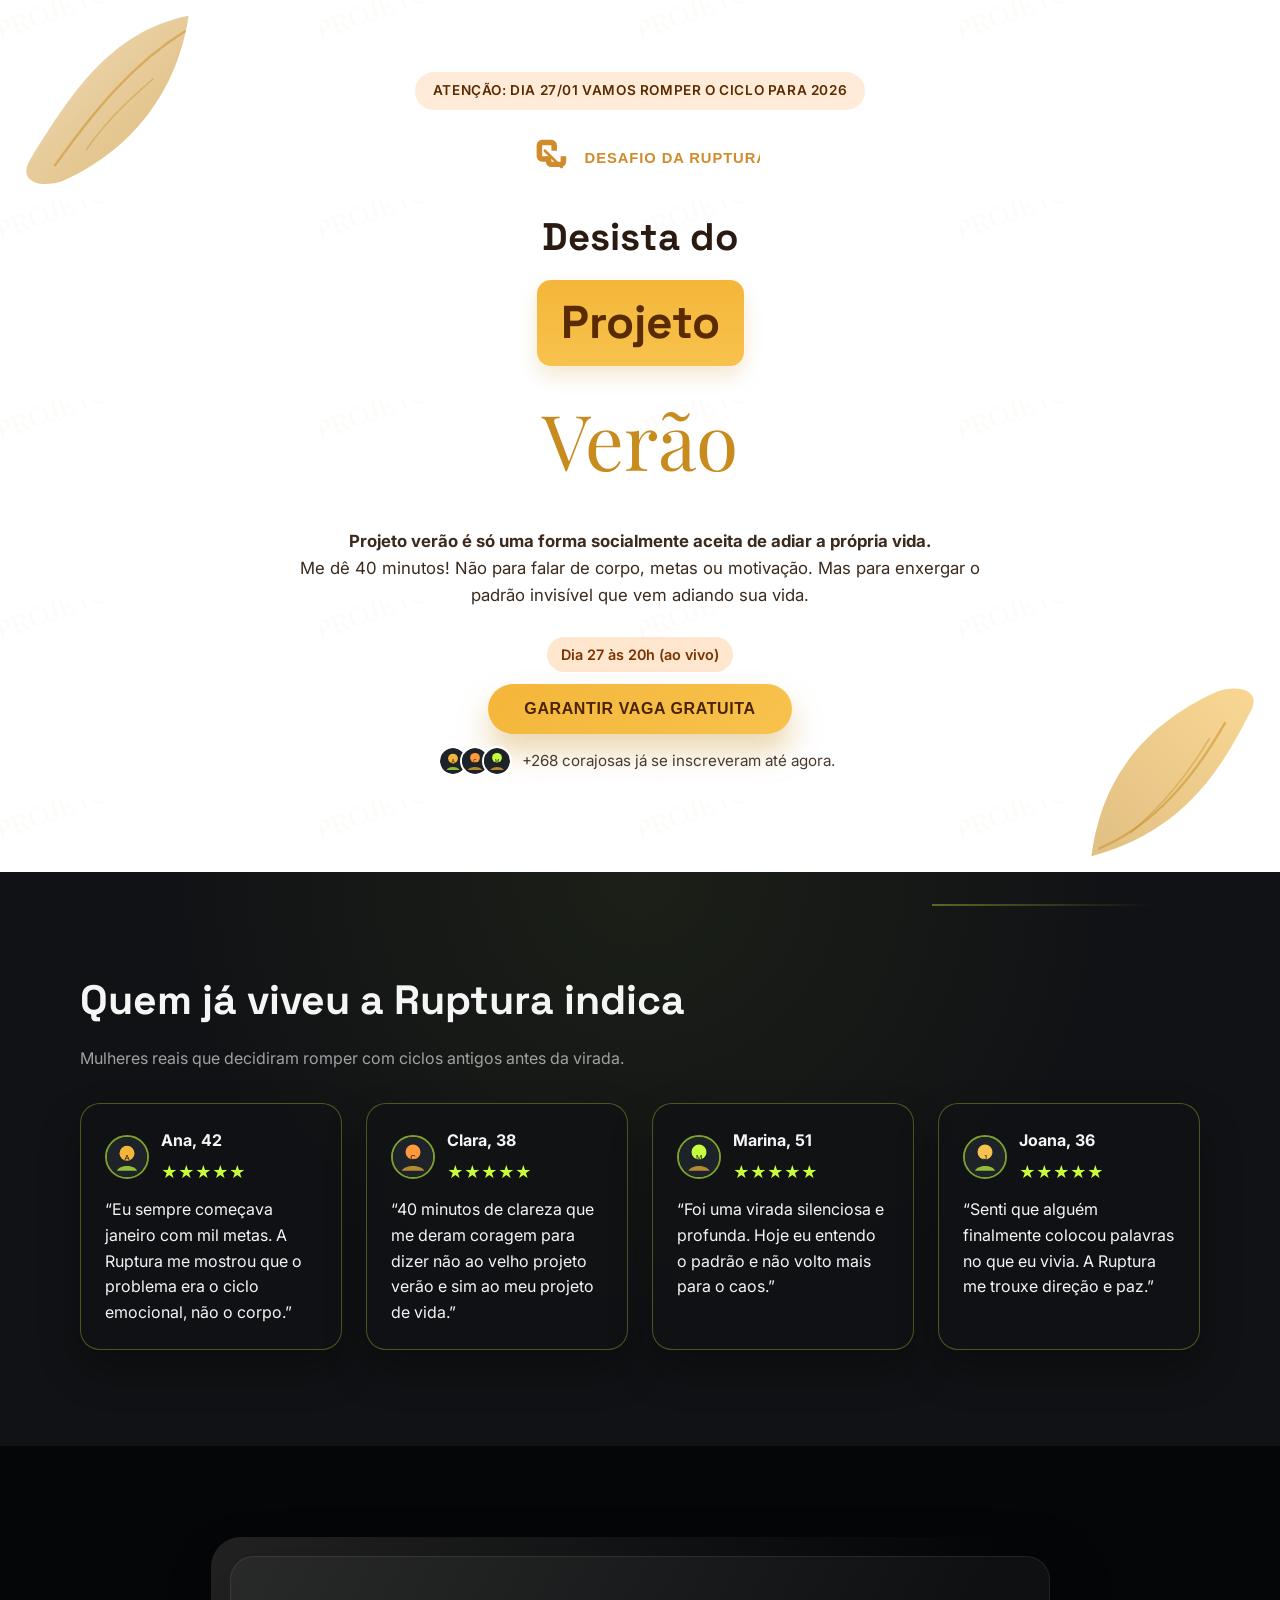
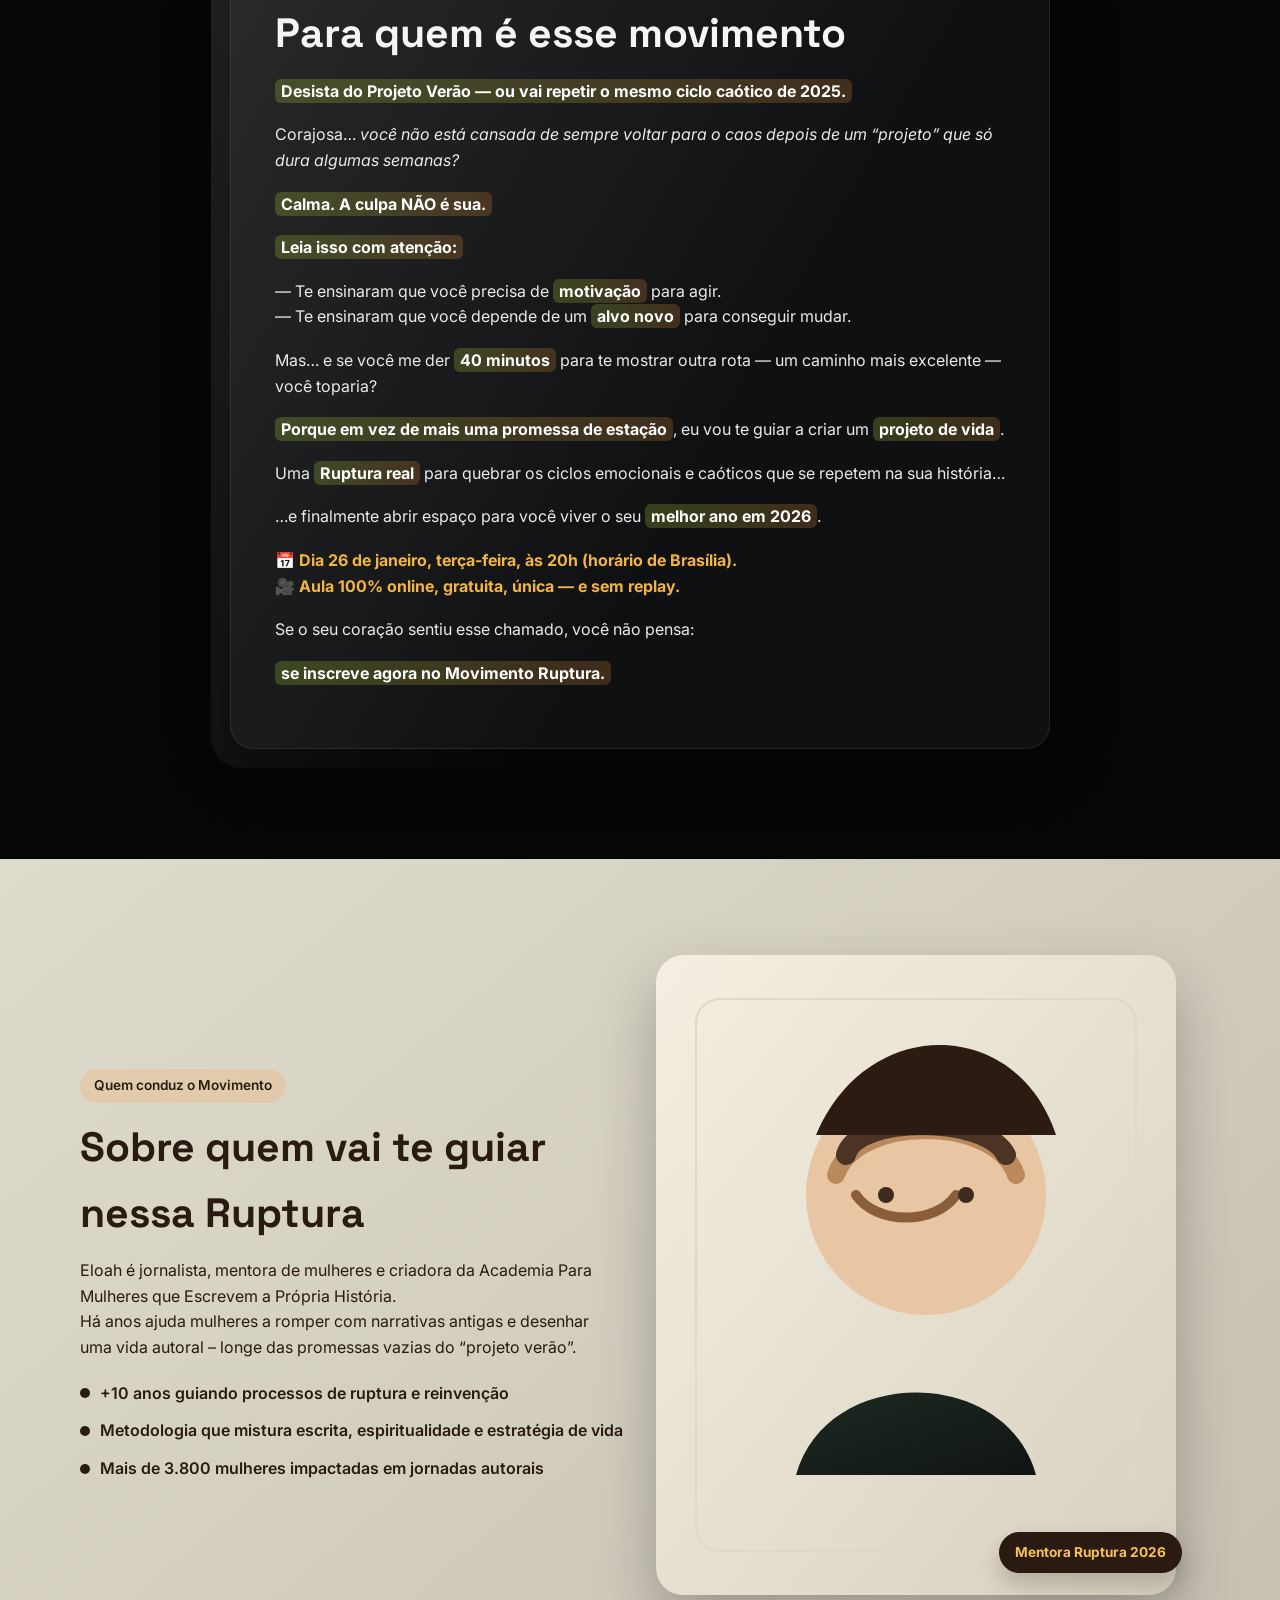
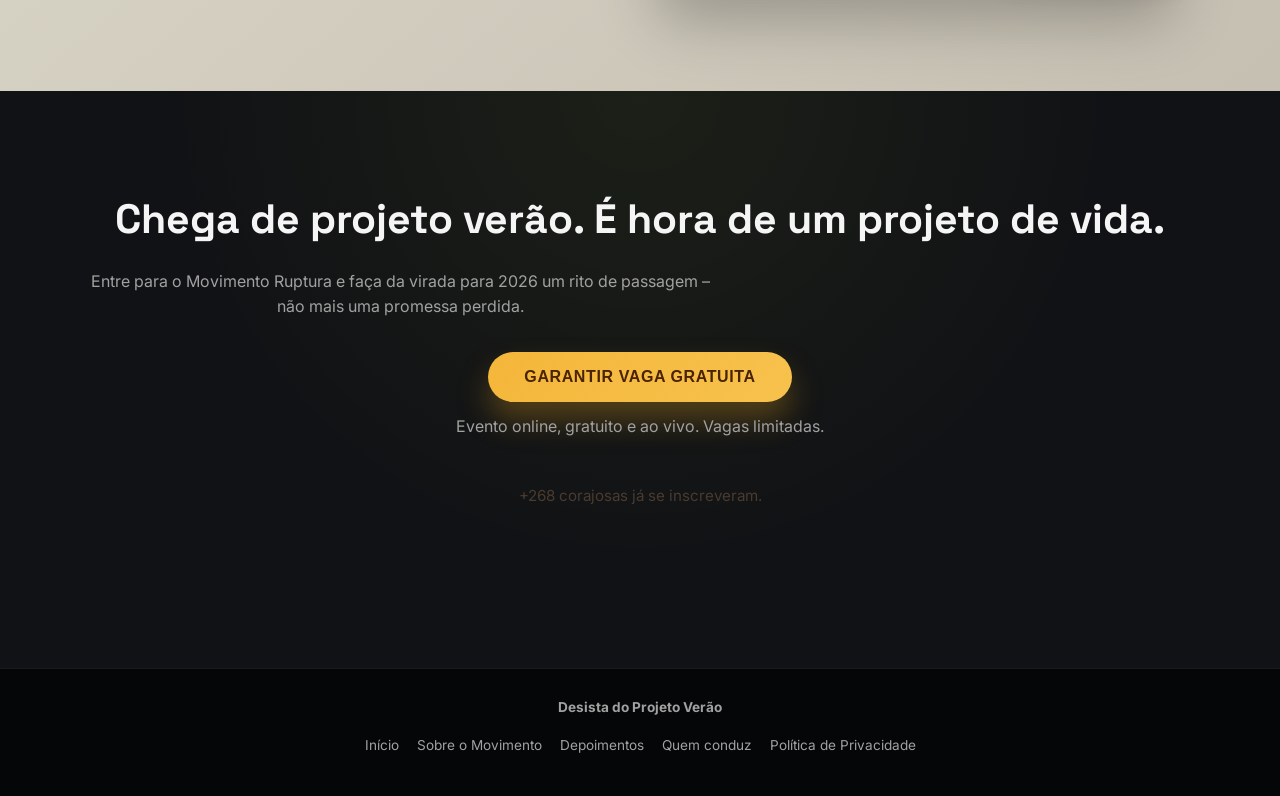
==== index.html @ 31285439 "Add public folder for preview" ====
<!DOCTYPE html>
<html lang="pt-BR">
<head>
  <meta charset="UTF-8" />
  <meta name="viewport" content="width=device-width, initial-scale=1" />
  <title>Movimento Ruptura — Desista do Projeto Verão</title>
  <link rel="preconnect" href="https://fonts.googleapis.com">
  <link rel="preconnect" href="https://fonts.gstatic.com" crossorigin>
  <link href="https://fonts.googleapis.com/css2?family=Inter:wght@400;500;600;700;800&family=Space+Grotesk:wght@500;600;700&family=Playfair+Display:ital,wght@1,600&display=swap" rel="stylesheet">
  <style>
    :root {
      --bg-dark: #050608;
      --bg-dark-2: #111215;
      --text-light: #f5f5f5;
      --text-muted: #a1a1a1;
      --accent: #c6ff3e;
      --accent-cta: #f4b63a;
      --accent-cta-2: #f7c24d;
      --accent-orange: #ff9a3c;
      --hero-dark: #2a1b12;
      --hero-script: #c78b1e;
      --hero-wm: rgba(199, 139, 30, 0.05);
      --card-border: rgba(198, 255, 62, 0.3);
      --warm-bg: #ebe8d8;
      --shadow-soft: 0 18px 60px rgba(0, 0, 0, 0.35);
    }

    * {
      box-sizing: border-box;
      margin: 0;
      padding: 0;
    }

    html {
      scroll-behavior: smooth;
    }

    body {
      font-family: 'Inter', sans-serif;
      background: var(--bg-dark);
      color: var(--text-light);
      line-height: 1.6;
    }

    img {
      max-width: 100%;
      display: block;
    }

    a {
      color: inherit;
      text-decoration: none;
    }

    .container {
      width: min(1120px, 92vw);
      margin: 0 auto;
    }

    .section {
      padding: 96px 0;
      position: relative;
      overflow: hidden;
    }

    .glow-line {
      position: absolute;
      width: 220px;
      height: 2px;
      background: linear-gradient(90deg, rgba(198, 255, 62, 0.6), rgba(198, 255, 62, 0));
      top: 32px;
      right: 10%;
      opacity: 0.6;
    }

    .hero {
      background: #ffffff;
      color: var(--hero-dark);
      padding: 72px 0 96px;
      min-height: 90vh;
      position: relative;
    }

    .hero::before {
      content: "";
      position: absolute;
      inset: 0;
      background-image: url('data:image/svg+xml;utf8,<svg xmlns="http://www.w3.org/2000/svg" width="320" height="200" viewBox="0 0 320 200"><text x="0" y="40" font-size="28" font-family="Inter" fill="rgba(199,139,30,0.06)" transform="rotate(-20 0 40)">PROJETO VER%C3%83O</text></svg>');
      opacity: 0.5;
      mix-blend-mode: multiply;
      pointer-events: none;
    }

    .hero-content {
      position: relative;
      z-index: 2;
      text-align: center;
      display: flex;
      flex-direction: column;
      gap: 28px;
      align-items: center;
    }

    .hero .tag {
      font-size: 0.85rem;
      font-weight: 600;
      color: #5a2b00;
      background: rgba(255, 154, 60, 0.2);
      padding: 8px 18px;
      border-radius: 999px;
      letter-spacing: 0.6px;
      text-transform: uppercase;
    }

    .hero-logo {
      width: 240px;
    }

    .hero-title {
      display: flex;
      flex-direction: column;
      align-items: center;
      gap: 12px;
    }

    .hero-title .line-one {
      font-family: 'Space Grotesk', sans-serif;
      font-size: clamp(2rem, 3vw, 2.8rem);
      font-weight: 700;
      color: var(--hero-dark);
    }

    .hero-title .line-two {
      font-family: 'Space Grotesk', sans-serif;
      font-size: clamp(2.2rem, 3.6vw, 3.2rem);
      font-weight: 800;
      background: linear-gradient(180deg, var(--accent-cta), var(--accent-cta-2));
      color: #5a2b00;
      padding: 6px 24px;
      border-radius: 14px;
      box-shadow: 0 10px 20px rgba(199, 139, 30, 0.2);
    }

    .hero-title .line-three {
      font-family: 'Playfair Display', cursive;
      font-size: clamp(3rem, 6vw, 4.8rem);
      color: var(--hero-script);
    }

    .hero-copy {
      max-width: 680px;
      font-size: 1.05rem;
      color: #3b2a1d;
    }

    .hero-copy strong {
      font-weight: 700;
    }

    .cta-group {
      display: flex;
      flex-direction: column;
      gap: 12px;
      align-items: center;
    }

    .cta-tag {
      font-size: 0.9rem;
      color: #7a3200;
      background: rgba(255, 154, 60, 0.25);
      padding: 6px 14px;
      border-radius: 999px;
      animation: pulse 2.6s infinite;
      font-weight: 600;
    }

    .cta-button {
      background: linear-gradient(135deg, var(--accent-cta), var(--accent-cta-2));
      color: #4a2300;
      font-weight: 800;
      border: none;
      padding: 16px 36px;
      border-radius: 999px;
      font-size: 1rem;
      letter-spacing: 0.6px;
      cursor: pointer;
      box-shadow: 0 18px 30px rgba(199, 139, 30, 0.35);
      transition: transform 0.3s ease, box-shadow 0.3s ease;
    }

    .cta-button:hover,
    .cta-button:focus {
      transform: scale(1.03);
      box-shadow: 0 24px 40px rgba(199, 139, 30, 0.45);
      outline: none;
    }

    .cta-proof {
      font-size: 0.95rem;
      color: #4a3b2f;
      display: flex;
      align-items: center;
      gap: 10px;
    }

    .cta-proof .avatars {
      display: flex;
      gap: -8px;
    }

    .cta-proof img {
      width: 30px;
      height: 30px;
      border-radius: 50%;
      border: 2px solid #fff;
      margin-left: -8px;
    }

    .leaf {
      position: absolute;
      width: 220px;
      z-index: 1;
      animation: sway 8s ease-in-out infinite;
    }

    .leaf.top-left {
      top: 0;
      left: 0;
      transform-origin: top left;
    }

    .leaf.bottom-right {
      bottom: 0;
      right: 0;
      transform-origin: bottom right;
      animation-delay: 1s;
    }

    .hero .particles {
      position: absolute;
      inset: 0;
      pointer-events: none;
      background-image: radial-gradient(rgba(199, 139, 30, 0.12) 1px, transparent 1px);
      background-size: 120px 120px;
      opacity: 0.25;
    }

    @keyframes sway {
      0%, 100% {
        transform: translateY(0) rotate(0deg);
      }
      50% {
        transform: translateY(8px) rotate(1.5deg);
      }
    }

    @keyframes pulse {
      0%, 100% { transform: scale(1); }
      50% { transform: scale(1.05); }
    }

    .dark-section {
      background: radial-gradient(circle at top, rgba(198, 255, 62, 0.06), transparent 55%), var(--bg-dark-2);
    }

    .section-title {
      font-family: 'Space Grotesk', sans-serif;
      font-size: clamp(1.8rem, 3.2vw, 2.6rem);
      margin-bottom: 12px;
    }

    .section-subtitle {
      color: var(--text-muted);
      max-width: 640px;
      margin-bottom: 32px;
    }

    .testimonials {
      display: grid;
      grid-template-columns: repeat(auto-fit, minmax(240px, 1fr));
      gap: 24px;
    }

    .testimonial-card {
      background: rgba(17, 18, 21, 0.9);
      border: 1px solid var(--card-border);
      border-radius: 20px;
      padding: 24px;
      box-shadow: 0 20px 40px rgba(0, 0, 0, 0.3);
      transition: transform 0.3s ease, box-shadow 0.3s ease;
    }

    .testimonial-card:hover {
      transform: translateY(-6px) scale(1.01);
      box-shadow: 0 24px 60px rgba(0, 0, 0, 0.4);
    }

    .testimonial-header {
      display: flex;
      align-items: center;
      gap: 12px;
      margin-bottom: 12px;
    }

    .testimonial-header img {
      width: 44px;
      height: 44px;
      border-radius: 50%;
      border: 2px solid rgba(198, 255, 62, 0.6);
    }

    .stars {
      color: var(--accent);
      font-size: 1rem;
      margin-top: 6px;
    }

    .letter-section {
      position: relative;
      padding: 110px 0;
    }

    .letter-card {
      background: rgba(17, 18, 21, 0.9);
      border-radius: 24px;
      padding: 44px;
      max-width: 820px;
      margin: 0 auto;
      position: relative;
      border: 1px solid rgba(255, 255, 255, 0.08);
      box-shadow: var(--shadow-soft);
    }

    .letter-card::before {
      content: "";
      position: absolute;
      inset: -20px;
      background: linear-gradient(120deg, rgba(235, 232, 216, 0.12), transparent 60%);
      border-radius: 30px;
      z-index: -1;
    }

    .letter-card p {
      margin-bottom: 18px;
      color: #eaeaea;
    }

    .letter-card strong.highlight {
      background: linear-gradient(90deg, rgba(198, 255, 62, 0.2), rgba(255, 154, 60, 0.2));
      padding: 2px 6px;
      border-radius: 6px;
      color: #fff;
      transition: background 0.3s ease, box-shadow 0.3s ease;
    }

    .letter-card strong.highlight:hover {
      box-shadow: 0 0 12px rgba(198, 255, 62, 0.4);
    }

    .letter-card .meta {
      color: var(--accent-cta);
      font-weight: 600;
    }

    .letter-card.visible {
      animation: fadeUp 0.8s ease forwards;
    }

    @keyframes fadeUp {
      from { opacity: 0; transform: translateY(20px); }
      to { opacity: 1; transform: translateY(0); }
    }

    .expert-section {
      background: linear-gradient(140deg, rgba(235, 232, 216, 0.95), rgba(219, 212, 198, 0.9));
      color: #2a1b12;
    }

    .expert-grid {
      display: grid;
      grid-template-columns: repeat(auto-fit, minmax(280px, 1fr));
      align-items: center;
      gap: 32px;
    }

    .pill {
      display: inline-flex;
      padding: 6px 14px;
      border-radius: 999px;
      background: rgba(255, 154, 60, 0.2);
      font-size: 0.85rem;
      font-weight: 600;
      margin-bottom: 12px;
    }

    .expert-list {
      list-style: none;
      display: grid;
      gap: 12px;
      margin-top: 20px;
    }

    .expert-list li {
      display: flex;
      gap: 10px;
      align-items: center;
      font-weight: 600;
    }

    .expert-list span {
      width: 10px;
      height: 10px;
      border-radius: 50%;
      background: #2a1b12;
      display: inline-block;
    }

    .expert-image {
      position: relative;
    }

    .expert-image img {
      border-radius: 26px;
      box-shadow: 0 26px 60px rgba(0, 0, 0, 0.25);
    }

    .expert-badge {
      position: absolute;
      right: 18px;
      bottom: 22px;
      background: #2a1b12;
      color: #f7c24d;
      padding: 10px 16px;
      border-radius: 999px;
      font-size: 0.85rem;
      font-weight: 700;
      box-shadow: 0 12px 24px rgba(0, 0, 0, 0.2);
    }

    .final-cta {
      text-align: center;
      padding-bottom: 64px;
    }

    .final-cta .section-title {
      margin-bottom: 16px;
    }

    .footer {
      border-top: 1px solid rgba(255, 255, 255, 0.08);
      padding: 28px 0 40px;
      font-size: 0.85rem;
      color: var(--text-muted);
    }

    .footer-grid {
      display: flex;
      flex-direction: column;
      gap: 16px;
      align-items: center;
      text-align: center;
    }

    .footer-nav {
      display: flex;
      gap: 18px;
      flex-wrap: wrap;
      justify-content: center;
    }

    .exit-modal {
      position: fixed;
      inset: 0;
      background: rgba(5, 6, 8, 0.7);
      display: none;
      align-items: center;
      justify-content: center;
      z-index: 2000;
      padding: 20px;
    }

    .exit-modal.active {
      display: flex;
    }

    .exit-content {
      background: #0b0d10;
      border-radius: 20px;
      padding: 32px;
      max-width: 520px;
      box-shadow: 0 20px 60px rgba(198, 255, 62, 0.2);
      text-align: center;
      position: relative;
      border: 1px solid rgba(198, 255, 62, 0.2);
    }

    .exit-content h2 {
      font-size: 1.6rem;
      margin-bottom: 12px;
    }

    .exit-content p {
      color: var(--text-muted);
      margin-bottom: 20px;
      line-height: 1.5;
    }

    .exit-close {
      position: absolute;
      top: 12px;
      right: 12px;
      width: 32px;
      height: 32px;
      border-radius: 50%;
      border: none;
      background: rgba(255, 255, 255, 0.1);
      color: #fff;
      cursor: pointer;
    }

    .alert-icon {
      width: 38px;
      height: 38px;
      border-radius: 50%;
      margin: 0 auto 12px;
      background: rgba(255, 154, 60, 0.2);
      display: grid;
      place-items: center;
      color: var(--accent-orange);
      font-weight: 700;
      animation: pulse 2.2s infinite;
    }

    .toast {
      position: fixed;
      bottom: 24px;
      left: 24px;
      background: #ffffff;
      color: #222;
      border-radius: 999px;
      padding: 12px 18px;
      display: flex;
      gap: 12px;
      align-items: center;
      box-shadow: 0 16px 30px rgba(0, 0, 0, 0.25);
      opacity: 0;
      transform: translateY(20px);
      transition: opacity 0.4s ease, transform 0.4s ease;
      z-index: 1500;
    }

    .toast.show {
      opacity: 1;
      transform: translateY(0);
    }

    .toast-avatar {
      width: 42px;
      height: 42px;
      border-radius: 50%;
      background: linear-gradient(140deg, #c6ff3e, #f4b63a);
      display: grid;
      place-items: center;
      font-weight: 700;
    }

    .toast-lines {
      display: flex;
      flex-direction: column;
      gap: 2px;
    }

    .toast-lines strong {
      font-size: 0.92rem;
    }

    .toast-verified {
      display: flex;
      align-items: center;
      gap: 6px;
      font-size: 0.72rem;
      color: #0a5bd8;
      font-weight: 600;
      margin-left: auto;
    }

    .toast-verified span {
      width: 16px;
      height: 16px;
      border-radius: 50%;
      background: #0a5bd8;
      color: #fff;
      display: grid;
      place-items: center;
      font-size: 0.65rem;
    }

    @media (max-width: 720px) {
      .section {
        padding: 80px 0;
      }

      .hero {
        padding-top: 60px;
      }

      .toast {
        left: 50%;
        transform: translate(-50%, 20px);
        border-radius: 20px;
        width: min(90vw, 360px);
      }

      .toast.show {
        transform: translate(-50%, 0);
      }

      .leaf {
        width: 160px;
      }
    }
  </style>
</head>
<body>
  <header class="hero" id="inicio">
    <div class="particles"></div>
    <img class="leaf top-left" src="assets/leaf-top-left.svg" alt="Folha de palmeira em aquarela" />
    <img class="leaf bottom-right" src="assets/leaf-bottom-right.svg" alt="Folha de palmeira em aquarela" />
    <div class="container hero-content">
      <span class="tag">Atenção: Dia 27/01 vamos Romper o ciclo para 2026</span>
      <img class="hero-logo" src="assets/logo-ruptura.svg" alt="Logo Desafio da Ruptura" />
      <div class="hero-title">
        <div class="line-one">Desista do</div>
        <div class="line-two">Projeto</div>
        <div class="line-three">Verão</div>
      </div>
      <div class="hero-copy">
        <p><strong>Projeto verão é só uma forma socialmente aceita de adiar a própria vida.</strong></p>
        <p>Me dê 40 minutos! Não para falar de corpo, metas ou motivação. Mas para enxergar o padrão invisível que vem adiando sua vida.</p>
      </div>
      <div class="cta-group">
        <span class="cta-tag">Dia 27 às 20h (ao vivo)</span>
        <button class="cta-button" data-cta="primary" type="button">GARANTIR VAGA GRATUITA</button>
        <div class="cta-proof">
          <div class="avatars">
            <img src="assets/avatar-ana.svg" alt="Participante Ana" />
            <img src="assets/avatar-clara.svg" alt="Participante Clara" />
            <img src="assets/avatar-marina.svg" alt="Participante Marina" />
          </div>
          <span>+268 corajosas já se inscreveram até agora.</span>
        </div>
      </div>
    </div>
  </header>

  <main>
    <section class="section dark-section" id="depoimentos">
      <div class="glow-line"></div>
      <div class="container">
        <h2 class="section-title">Quem já viveu a Ruptura indica</h2>
        <p class="section-subtitle">Mulheres reais que decidiram romper com ciclos antigos antes da virada.</p>
        <div class="testimonials">
          <article class="testimonial-card">
            <div class="testimonial-header">
              <img src="assets/avatar-ana.svg" alt="Foto de Ana" />
              <div>
                <strong>Ana, 42</strong>
                <div class="stars">★★★★★</div>
              </div>
            </div>
            <p>“Eu sempre começava janeiro com mil metas. A Ruptura me mostrou que o problema era o ciclo emocional, não o corpo.”</p>
          </article>
          <article class="testimonial-card">
            <div class="testimonial-header">
              <img src="assets/avatar-clara.svg" alt="Foto de Clara" />
              <div>
                <strong>Clara, 38</strong>
                <div class="stars">★★★★★</div>
              </div>
            </div>
            <p>“40 minutos de clareza que me deram coragem para dizer não ao velho projeto verão e sim ao meu projeto de vida.”</p>
          </article>
          <article class="testimonial-card">
            <div class="testimonial-header">
              <img src="assets/avatar-marina.svg" alt="Foto de Marina" />
              <div>
                <strong>Marina, 51</strong>
                <div class="stars">★★★★★</div>
              </div>
            </div>
            <p>“Foi uma virada silenciosa e profunda. Hoje eu entendo o padrão e não volto mais para o caos.”</p>
          </article>
          <article class="testimonial-card">
            <div class="testimonial-header">
              <img src="assets/avatar-joana.svg" alt="Foto de Joana" />
              <div>
                <strong>Joana, 36</strong>
                <div class="stars">★★★★★</div>
              </div>
            </div>
            <p>“Senti que alguém finalmente colocou palavras no que eu vivia. A Ruptura me trouxe direção e paz.”</p>
          </article>
        </div>
      </div>
    </section>

    <section class="section letter-section" id="sobre-movimento">
      <div class="container">
        <div class="letter-card" id="letterCard">
          <h2 class="section-title">Para quem é esse movimento</h2>
          <p><strong class="highlight">Desista do Projeto Verão — ou vai repetir o mesmo ciclo caótico de 2025.</strong></p>
          <p>Corajosa… <em>você não está cansada de sempre voltar para o caos depois de um “projeto” que só dura algumas semanas?</em></p>
          <p><strong class="highlight">Calma. A culpa NÃO é sua.</strong></p>
          <p><strong class="highlight">Leia isso com atenção:</strong></p>
          <p>— Te ensinaram que você precisa de <strong class="highlight">motivação</strong> para agir.<br>
          — Te ensinaram que você depende de um <strong class="highlight">alvo novo</strong> para conseguir mudar.</p>
          <p>Mas… e se você me der <strong class="highlight">40 minutos</strong> para te mostrar outra rota — um caminho mais excelente — você toparia?</p>
          <p><strong class="highlight">Porque em vez de mais uma promessa de estação</strong>, eu vou te guiar a criar um <strong class="highlight">projeto de vida</strong>.</p>
          <p>Uma <strong class="highlight">Ruptura real</strong> para quebrar os ciclos emocionais e caóticos que se repetem na sua história…</p>
          <p>…e finalmente abrir espaço para você viver o seu <strong class="highlight">melhor ano em 2026</strong>.</p>
          <p class="meta">📅 <strong>Dia 26 de janeiro, terça-feira, às 20h (horário de Brasília).</strong><br>
          🎥 <strong>Aula 100% online, gratuita, única — e sem replay.</strong></p>
          <p>Se o seu coração sentiu esse chamado, você não pensa:</p>
          <p><strong class="highlight">se inscreve agora no Movimento Ruptura.</strong></p>
        </div>
      </div>
    </section>

    <section class="section expert-section" id="quem-conduz">
      <div class="container">
        <div class="expert-grid">
          <div>
            <span class="pill">Quem conduz o Movimento</span>
            <h2 class="section-title">Sobre quem vai te guiar nessa Ruptura</h2>
            <p>Eloah é jornalista, mentora de mulheres e criadora da Academia Para Mulheres que Escrevem a Própria História.<br>
            Há anos ajuda mulheres a romper com narrativas antigas e desenhar uma vida autoral – longe das promessas vazias do “projeto verão”.</p>
            <ul class="expert-list">
              <li><span></span>+10 anos guiando processos de ruptura e reinvenção</li>
              <li><span></span>Metodologia que mistura escrita, espiritualidade e estratégia de vida</li>
              <li><span></span>Mais de 3.800 mulheres impactadas em jornadas autorais</li>
            </ul>
          </div>
          <div class="expert-image">
            <img src="assets/expert-eloah.svg" alt="Retrato editorial da mentora Eloah" />
            <div class="expert-badge">Mentora Ruptura 2026</div>
          </div>
        </div>
      </div>
    </section>

    <section class="section dark-section" id="inscricao">
      <div class="container final-cta">
        <h2 class="section-title">Chega de projeto verão. É hora de um projeto de vida.</h2>
        <p class="section-subtitle">Entre para o Movimento Ruptura e faça da virada para 2026 um rito de passagem – não mais uma promessa perdida.</p>
        <div class="cta-group">
          <button class="cta-button" data-cta="primary" type="button">GARANTIR VAGA GRATUITA</button>
          <p class="section-subtitle">Evento online, gratuito e ao vivo. Vagas limitadas.</p>
          <div class="cta-proof">
            <span>+268 corajosas já se inscreveram.</span>
          </div>
        </div>
      </div>
    </section>
  </main>

  <footer class="footer">
    <div class="container footer-grid">
      <strong>Desista do Projeto Verão</strong>
      <nav class="footer-nav">
        <a href="#inicio">Início</a>
        <a href="#sobre-movimento">Sobre o Movimento</a>
        <a href="#depoimentos">Depoimentos</a>
        <a href="#quem-conduz">Quem conduz</a>
        <a href="#">Política de Privacidade</a>
      </nav>
    </div>
  </footer>

  <div class="exit-modal" id="exitModal" role="dialog" aria-modal="true" aria-labelledby="exitTitle">
    <div class="exit-content">
      <button class="exit-close" type="button" aria-label="Fechar">✕</button>
      <div class="alert-icon">!</div>
      <h2 id="exitTitle">EU NÃO VOU DESISTIR DE VOCÊ</h2>
      <p><strong>Não desista de si, essa é uma troca justa para 2026:</strong><br>
        Me dê 40 minutos e vou te dar o passo a passo para Romper com o Método Ruptura.<br>
        <strong>Aperte aqui.</strong>
      </p>
      <button class="cta-button" data-cta="primary" type="button">APERTE AQUI E ENTRA NO MOVIMENTO</button>
    </div>
  </div>

  <div class="toast" id="proofToast" role="status" aria-live="polite">
    <div class="toast-avatar" aria-hidden="true">✔</div>
    <div class="toast-lines">
      <strong id="toastName">Ana de São Paulo, SP</strong>
      <span>Acabou de se inscrever no Movimento Ruptura.</span>
      <small id="toastTime">10 minutos atrás</small>
    </div>
    <div class="toast-verified">
      <span>✓</span>
      verificado
    </div>
  </div>

  <script>
    const ctaButtons = document.querySelectorAll('[data-cta="primary"]');
    const exitModal = document.getElementById('exitModal');
    const closeExit = document.querySelector('.exit-close');
    const letterCard = document.getElementById('letterCard');
    const toast = document.getElementById('proofToast');
    const toastName = document.getElementById('toastName');
    const toastTime = document.getElementById('toastTime');

    const markCtaClicked = () => sessionStorage.setItem('rupturaCtaClicked', 'true');

    ctaButtons.forEach((btn) => {
      btn.addEventListener('click', () => {
        markCtaClicked();
        document.getElementById('inscricao').scrollIntoView({ behavior: 'smooth' });
        exitModal.classList.remove('active');
      });
    });

    closeExit.addEventListener('click', () => exitModal.classList.remove('active'));
    exitModal.addEventListener('click', (event) => {
      if (event.target === exitModal) {
        exitModal.classList.remove('active');
      }
    });

    const shouldShowExit = () => !sessionStorage.getItem('rupturaExitShown') && !sessionStorage.getItem('rupturaCtaClicked');

    const triggerExit = () => {
      if (!shouldShowExit()) return;
      exitModal.classList.add('active');
      sessionStorage.setItem('rupturaExitShown', 'true');
    };

    document.addEventListener('mouseleave', (event) => {
      if (event.clientY <= 0) {
        triggerExit();
      }
    });

    let lastScroll = window.scrollY;
    let scrollTimeout;
    window.addEventListener('scroll', () => {
      const current = window.scrollY;
      if (current < lastScroll && current < 120) {
        clearTimeout(scrollTimeout);
        scrollTimeout = setTimeout(() => {
          if (window.scrollY < 120) {
            triggerExit();
          }
        }, 1200);
      }
      lastScroll = current;
    });

    if (window.history && window.history.pushState) {
      window.history.pushState({ page: 'ruptura' }, '', window.location.href);
      window.addEventListener('popstate', () => {
        if (shouldShowExit()) {
          triggerExit();
          window.history.pushState({ page: 'ruptura' }, '', window.location.href);
        }
      });
    }

    const observer = new IntersectionObserver((entries) => {
      entries.forEach((entry) => {
        if (entry.isIntersecting) {
          entry.target.classList.add('visible');
        }
      });
    }, { threshold: 0.2 });

    observer.observe(letterCard);

    const proofData = [
      { name: 'Ana', city: 'São Paulo', state: 'SP', country: 'Brasil', minutesAgo: '10 minutos atrás' },
      { name: 'Clara', city: 'Belo Horizonte', state: 'MG', country: 'Brasil', minutesAgo: '5 minutos atrás' },
      { name: 'Marina', city: 'Salvador', state: 'BA', country: 'Brasil', minutesAgo: '35 minutos atrás' },
      { name: 'Beatriz', city: 'Curitiba', state: 'PR', country: 'Brasil', minutesAgo: '12 minutos atrás' },
      { name: 'Renata', city: 'Fortaleza', state: 'CE', country: 'Brasil', minutesAgo: '8 minutos atrás' },
      { name: 'Patricia', city: 'Porto Alegre', state: 'RS', country: 'Brasil', minutesAgo: '22 minutos atrás' },
      { name: 'Penny', city: 'Oklahoma City', state: 'OK', country: 'USA', minutesAgo: '15 minutos atrás' },
      { name: 'John', city: 'Austin', state: 'TX', country: 'USA', minutesAgo: '18 minutos atrás' },
      { name: 'Emily', city: 'Miami', state: 'FL', country: 'USA', minutesAgo: '30 minutos atrás' }
    ];

    const groupIndex = parseInt(localStorage.getItem('rupturaProofGroupIndex') || '0', 10);
    const groupStart = groupIndex * 3;
    const group = proofData.slice(groupStart, groupStart + 3);
    const nextGroup = (groupIndex + 1) % 3;
    localStorage.setItem('rupturaProofGroupIndex', String(nextGroup));

    const showToast = (person) => {
      toastName.textContent = `${person.name} de ${person.city}, ${person.state} — ${person.country}`;
      toastTime.textContent = person.minutesAgo;
      toast.classList.add('show');
      toast.setAttribute('aria-label', `${person.name} acabou de se inscrever no Movimento Ruptura.`);
      setTimeout(() => toast.classList.remove('show'), 5200);
    };

    setTimeout(() => {
      group.forEach((person, index) => {
        setTimeout(() => showToast(person), index * 6000);
      });
    }, 7000);
  </script>
</body>
</html>
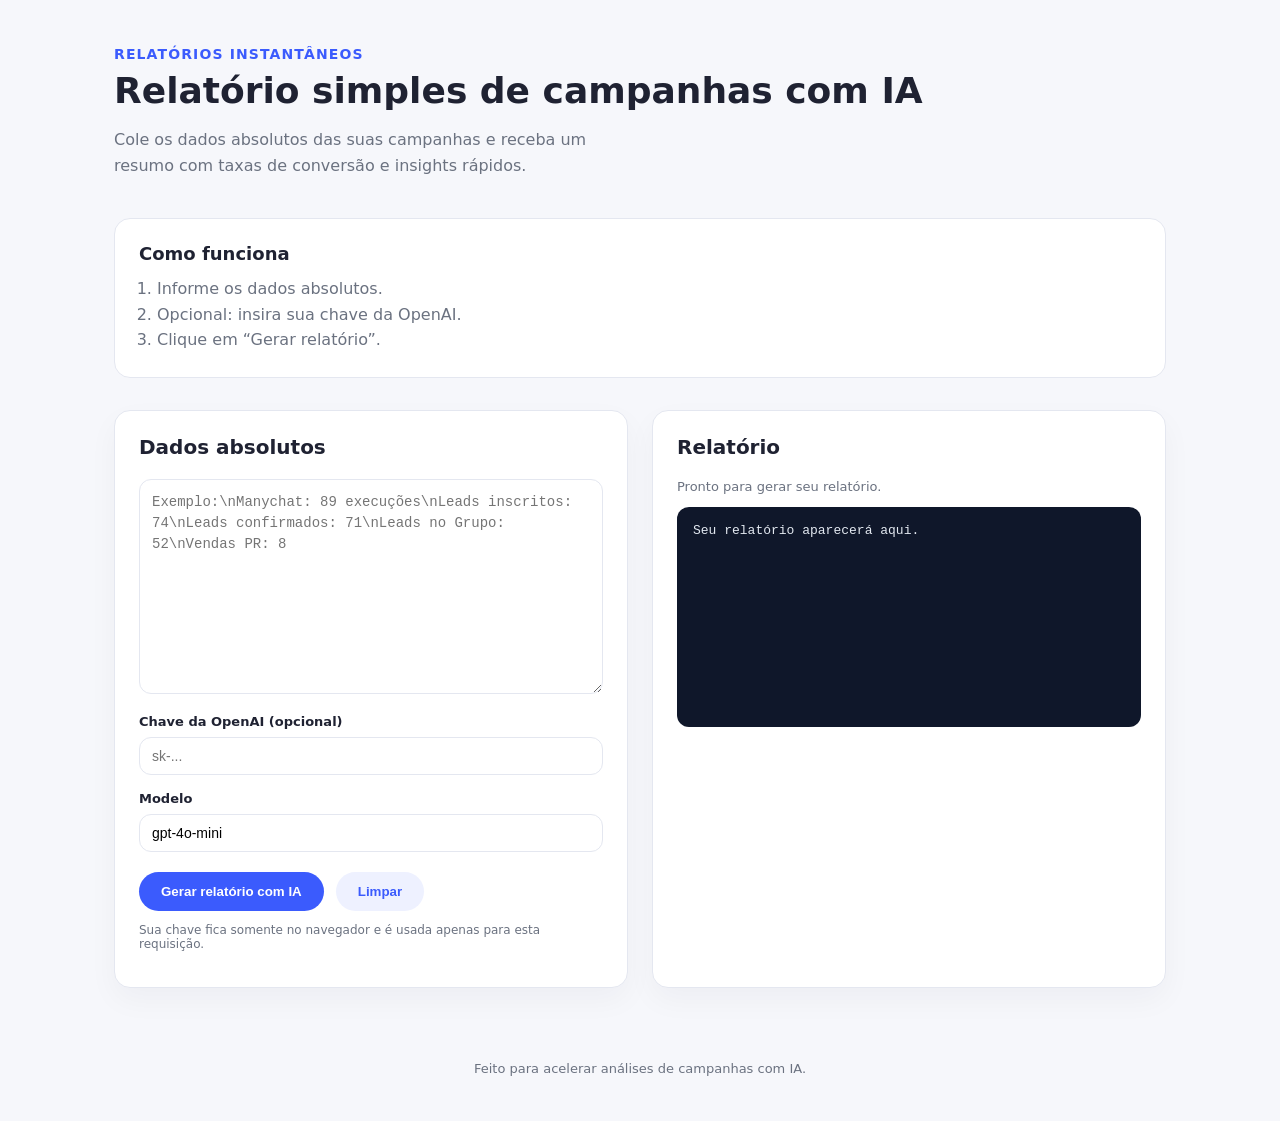
==== commit 65d8f88d: "Add one-page AI marketing report app" ====
--- a/index.html
+++ b/index.html
@@ -1,913 +1,74 @@
 <!DOCTYPE html>
 <html lang="pt-BR">
-<head>
-  <meta charset="UTF-8" />
-  <meta name="viewport" content="width=device-width, initial-scale=1" />
-  <title>Movimento Ruptura — Desista do Projeto Verão</title>
-  <link rel="preconnect" href="https://fonts.googleapis.com">
-  <link rel="preconnect" href="https://fonts.gstatic.com" crossorigin>
-  <link href="https://fonts.googleapis.com/css2?family=Inter:wght@400;500;600;700;800&family=Space+Grotesk:wght@500;600;700&family=Playfair+Display:ital,wght@1,600&display=swap" rel="stylesheet">
-  <style>
-    :root {
-      --bg-dark: #050608;
-      --bg-dark-2: #111215;
-      --text-light: #f5f5f5;
-      --text-muted: #a1a1a1;
-      --accent: #c6ff3e;
-      --accent-cta: #f4b63a;
-      --accent-cta-2: #f7c24d;
-      --accent-orange: #ff9a3c;
-      --hero-dark: #2a1b12;
-      --hero-script: #c78b1e;
-      --hero-wm: rgba(199, 139, 30, 0.05);
-      --card-border: rgba(198, 255, 62, 0.3);
-      --warm-bg: #ebe8d8;
-      --shadow-soft: 0 18px 60px rgba(0, 0, 0, 0.35);
-    }
+  <head>
+    <meta charset="UTF-8" />
+    <meta name="viewport" content="width=device-width, initial-scale=1.0" />
+    <title>Relatório IA • Campanhas de Marketing</title>
+    <link rel="stylesheet" href="styles.css" />
+  </head>
+  <body>
+    <div class="app">
+      <header class="hero">
+        <div>
+          <p class="eyebrow">Relatórios instantâneos</p>
+          <h1>Relatório simples de campanhas com IA</h1>
+          <p class="subtitle">
+            Cole os dados absolutos das suas campanhas e receba um resumo com taxas de conversão
+            e insights rápidos.
+          </p>
+        </div>
+        <div class="hero-card">
+          <h2>Como funciona</h2>
+          <ol>
+            <li>Informe os dados absolutos.</li>
+            <li>Opcional: insira sua chave da OpenAI.</li>
+            <li>Clique em “Gerar relatório”.</li>
+          </ol>
+        </div>
+      </header>
 
-    * {
-      box-sizing: border-box;
-      margin: 0;
-      padding: 0;
-    }
+      <main class="content">
+        <section class="panel">
+          <h3>Dados absolutos</h3>
+          <textarea
+            id="inputData"
+            rows="9"
+            placeholder="Exemplo:\nManychat: 89 execuções\nLeads inscritos: 74\nLeads confirmados: 71\nLeads no Grupo: 52\nVendas PR: 8"
+          ></textarea>
+          <div class="row">
+            <label for="apiKey">Chave da OpenAI (opcional)</label>
+            <input
+              id="apiKey"
+              type="password"
+              placeholder="sk-..."
+              autocomplete="off"
+            />
+          </div>
+          <div class="row">
+            <label for="model">Modelo</label>
+            <input id="model" type="text" value="gpt-4o-mini" />
+          </div>
+          <div class="actions">
+            <button id="generateButton">Gerar relatório com IA</button>
+            <button id="clearButton" class="secondary">Limpar</button>
+          </div>
+          <p class="footnote">
+            Sua chave fica somente no navegador e é usada apenas para esta requisição.
+          </p>
+        </section>
 
-    html {
-      scroll-behavior: smooth;
-    }
+        <section class="panel output">
+          <h3>Relatório</h3>
+          <div id="status" class="status">Pronto para gerar seu relatório.</div>
+          <pre id="output">Seu relatório aparecerá aqui.</pre>
+        </section>
+      </main>
+    </div>
 
-    body {
-      font-family: 'Inter', sans-serif;
-      background: var(--bg-dark);
-      color: var(--text-light);
-      line-height: 1.6;
-    }
+    <footer class="footer">
+      <p>Feito para acelerar análises de campanhas com IA.</p>
+    </footer>
 
-    img {
-      max-width: 100%;
-      display: block;
-    }
-
-    a {
-      color: inherit;
-      text-decoration: none;
-    }
-
-    .container {
-      width: min(1120px, 92vw);
-      margin: 0 auto;
-    }
-
-    .section {
-      padding: 96px 0;
-      position: relative;
-      overflow: hidden;
-    }
-
-    .glow-line {
-      position: absolute;
-      width: 220px;
-      height: 2px;
-      background: linear-gradient(90deg, rgba(198, 255, 62, 0.6), rgba(198, 255, 62, 0));
-      top: 32px;
-      right: 10%;
-      opacity: 0.6;
-    }
-
-    .hero {
-      background: #ffffff;
-      color: var(--hero-dark);
-      padding: 72px 0 96px;
-      min-height: 90vh;
-      position: relative;
-    }
-
-    .hero::before {
-      content: "";
-      position: absolute;
-      inset: 0;
-      background-image: url('data:image/svg+xml;utf8,<svg xmlns="http://www.w3.org/2000/svg" width="320" height="200" viewBox="0 0 320 200"><text x="0" y="40" font-size="28" font-family="Inter" fill="rgba(199,139,30,0.06)" transform="rotate(-20 0 40)">PROJETO VER%C3%83O</text></svg>');
-      opacity: 0.5;
-      mix-blend-mode: multiply;
-      pointer-events: none;
-    }
-
-    .hero-content {
-      position: relative;
-      z-index: 2;
-      text-align: center;
-      display: flex;
-      flex-direction: column;
-      gap: 28px;
-      align-items: center;
-    }
-
-    .hero .tag {
-      font-size: 0.85rem;
-      font-weight: 600;
-      color: #5a2b00;
-      background: rgba(255, 154, 60, 0.2);
-      padding: 8px 18px;
-      border-radius: 999px;
-      letter-spacing: 0.6px;
-      text-transform: uppercase;
-    }
-
-    .hero-logo {
-      width: 240px;
-    }
-
-    .hero-title {
-      display: flex;
-      flex-direction: column;
-      align-items: center;
-      gap: 12px;
-    }
-
-    .hero-title .line-one {
-      font-family: 'Space Grotesk', sans-serif;
-      font-size: clamp(2rem, 3vw, 2.8rem);
-      font-weight: 700;
-      color: var(--hero-dark);
-    }
-
-    .hero-title .line-two {
-      font-family: 'Space Grotesk', sans-serif;
-      font-size: clamp(2.2rem, 3.6vw, 3.2rem);
-      font-weight: 800;
-      background: linear-gradient(180deg, var(--accent-cta), var(--accent-cta-2));
-      color: #5a2b00;
-      padding: 6px 24px;
-      border-radius: 14px;
-      box-shadow: 0 10px 20px rgba(199, 139, 30, 0.2);
-    }
-
-    .hero-title .line-three {
-      font-family: 'Playfair Display', cursive;
-      font-size: clamp(3rem, 6vw, 4.8rem);
-      color: var(--hero-script);
-    }
-
-    .hero-copy {
-      max-width: 680px;
-      font-size: 1.05rem;
-      color: #3b2a1d;
-    }
-
-    .hero-copy strong {
-      font-weight: 700;
-    }
-
-    .cta-group {
-      display: flex;
-      flex-direction: column;
-      gap: 12px;
-      align-items: center;
-    }
-
-    .cta-tag {
-      font-size: 0.9rem;
-      color: #7a3200;
-      background: rgba(255, 154, 60, 0.25);
-      padding: 6px 14px;
-      border-radius: 999px;
-      animation: pulse 2.6s infinite;
-      font-weight: 600;
-    }
-
-    .cta-button {
-      background: linear-gradient(135deg, var(--accent-cta), var(--accent-cta-2));
-      color: #4a2300;
-      font-weight: 800;
-      border: none;
-      padding: 16px 36px;
-      border-radius: 999px;
-      font-size: 1rem;
-      letter-spacing: 0.6px;
-      cursor: pointer;
-      box-shadow: 0 18px 30px rgba(199, 139, 30, 0.35);
-      transition: transform 0.3s ease, box-shadow 0.3s ease;
-    }
-
-    .cta-button:hover,
-    .cta-button:focus {
-      transform: scale(1.03);
-      box-shadow: 0 24px 40px rgba(199, 139, 30, 0.45);
-      outline: none;
-    }
-
-    .cta-proof {
-      font-size: 0.95rem;
-      color: #4a3b2f;
-      display: flex;
-      align-items: center;
-      gap: 10px;
-    }
-
-    .cta-proof .avatars {
-      display: flex;
-      gap: -8px;
-    }
-
-    .cta-proof img {
-      width: 30px;
-      height: 30px;
-      border-radius: 50%;
-      border: 2px solid #fff;
-      margin-left: -8px;
-    }
-
-    .leaf {
-      position: absolute;
-      width: 220px;
-      z-index: 1;
-      animation: sway 8s ease-in-out infinite;
-    }
-
-    .leaf.top-left {
-      top: 0;
-      left: 0;
-      transform-origin: top left;
-    }
-
-    .leaf.bottom-right {
-      bottom: 0;
-      right: 0;
-      transform-origin: bottom right;
-      animation-delay: 1s;
-    }
-
-    .hero .particles {
-      position: absolute;
-      inset: 0;
-      pointer-events: none;
-      background-image: radial-gradient(rgba(199, 139, 30, 0.12) 1px, transparent 1px);
-      background-size: 120px 120px;
-      opacity: 0.25;
-    }
-
-    @keyframes sway {
-      0%, 100% {
-        transform: translateY(0) rotate(0deg);
-      }
-      50% {
-        transform: translateY(8px) rotate(1.5deg);
-      }
-    }
-
-    @keyframes pulse {
-      0%, 100% { transform: scale(1); }
-      50% { transform: scale(1.05); }
-    }
-
-    .dark-section {
-      background: radial-gradient(circle at top, rgba(198, 255, 62, 0.06), transparent 55%), var(--bg-dark-2);
-    }
-
-    .section-title {
-      font-family: 'Space Grotesk', sans-serif;
-      font-size: clamp(1.8rem, 3.2vw, 2.6rem);
-      margin-bottom: 12px;
-    }
-
-    .section-subtitle {
-      color: var(--text-muted);
-      max-width: 640px;
-      margin-bottom: 32px;
-    }
-
-    .testimonials {
-      display: grid;
-      grid-template-columns: repeat(auto-fit, minmax(240px, 1fr));
-      gap: 24px;
-    }
-
-    .testimonial-card {
-      background: rgba(17, 18, 21, 0.9);
-      border: 1px solid var(--card-border);
-      border-radius: 20px;
-      padding: 24px;
-      box-shadow: 0 20px 40px rgba(0, 0, 0, 0.3);
-      transition: transform 0.3s ease, box-shadow 0.3s ease;
-    }
-
-    .testimonial-card:hover {
-      transform: translateY(-6px) scale(1.01);
-      box-shadow: 0 24px 60px rgba(0, 0, 0, 0.4);
-    }
-
-    .testimonial-header {
-      display: flex;
-      align-items: center;
-      gap: 12px;
-      margin-bottom: 12px;
-    }
-
-    .testimonial-header img {
-      width: 44px;
-      height: 44px;
-      border-radius: 50%;
-      border: 2px solid rgba(198, 255, 62, 0.6);
-    }
-
-    .stars {
-      color: var(--accent);
-      font-size: 1rem;
-      margin-top: 6px;
-    }
-
-    .letter-section {
-      position: relative;
-      padding: 110px 0;
-    }
-
-    .letter-card {
-      background: rgba(17, 18, 21, 0.9);
-      border-radius: 24px;
-      padding: 44px;
-      max-width: 820px;
-      margin: 0 auto;
-      position: relative;
-      border: 1px solid rgba(255, 255, 255, 0.08);
-      box-shadow: var(--shadow-soft);
-    }
-
-    .letter-card::before {
-      content: "";
-      position: absolute;
-      inset: -20px;
-      background: linear-gradient(120deg, rgba(235, 232, 216, 0.12), transparent 60%);
-      border-radius: 30px;
-      z-index: -1;
-    }
-
-    .letter-card p {
-      margin-bottom: 18px;
-      color: #eaeaea;
-    }
-
-    .letter-card strong.highlight {
-      background: linear-gradient(90deg, rgba(198, 255, 62, 0.2), rgba(255, 154, 60, 0.2));
-      padding: 2px 6px;
-      border-radius: 6px;
-      color: #fff;
-      transition: background 0.3s ease, box-shadow 0.3s ease;
-    }
-
-    .letter-card strong.highlight:hover {
-      box-shadow: 0 0 12px rgba(198, 255, 62, 0.4);
-    }
-
-    .letter-card .meta {
-      color: var(--accent-cta);
-      font-weight: 600;
-    }
-
-    .letter-card.visible {
-      animation: fadeUp 0.8s ease forwards;
-    }
-
-    @keyframes fadeUp {
-      from { opacity: 0; transform: translateY(20px); }
-      to { opacity: 1; transform: translateY(0); }
-    }
-
-    .expert-section {
-      background: linear-gradient(140deg, rgba(235, 232, 216, 0.95), rgba(219, 212, 198, 0.9));
-      color: #2a1b12;
-    }
-
-    .expert-grid {
-      display: grid;
-      grid-template-columns: repeat(auto-fit, minmax(280px, 1fr));
-      align-items: center;
-      gap: 32px;
-    }
-
-    .pill {
-      display: inline-flex;
-      padding: 6px 14px;
-      border-radius: 999px;
-      background: rgba(255, 154, 60, 0.2);
-      font-size: 0.85rem;
-      font-weight: 600;
-      margin-bottom: 12px;
-    }
-
-    .expert-list {
-      list-style: none;
-      display: grid;
-      gap: 12px;
-      margin-top: 20px;
-    }
-
-    .expert-list li {
-      display: flex;
-      gap: 10px;
-      align-items: center;
-      font-weight: 600;
-    }
-
-    .expert-list span {
-      width: 10px;
-      height: 10px;
-      border-radius: 50%;
-      background: #2a1b12;
-      display: inline-block;
-    }
-
-    .expert-image {
-      position: relative;
-    }
-
-    .expert-image img {
-      border-radius: 26px;
-      box-shadow: 0 26px 60px rgba(0, 0, 0, 0.25);
-    }
-
-    .expert-badge {
-      position: absolute;
-      right: 18px;
-      bottom: 22px;
-      background: #2a1b12;
-      color: #f7c24d;
-      padding: 10px 16px;
-      border-radius: 999px;
-      font-size: 0.85rem;
-      font-weight: 700;
-      box-shadow: 0 12px 24px rgba(0, 0, 0, 0.2);
-    }
-
-    .final-cta {
-      text-align: center;
-      padding-bottom: 64px;
-    }
-
-    .final-cta .section-title {
-      margin-bottom: 16px;
-    }
-
-    .footer {
-      border-top: 1px solid rgba(255, 255, 255, 0.08);
-      padding: 28px 0 40px;
-      font-size: 0.85rem;
-      color: var(--text-muted);
-    }
-
-    .footer-grid {
-      display: flex;
-      flex-direction: column;
-      gap: 16px;
-      align-items: center;
-      text-align: center;
-    }
-
-    .footer-nav {
-      display: flex;
-      gap: 18px;
-      flex-wrap: wrap;
-      justify-content: center;
-    }
-
-    .exit-modal {
-      position: fixed;
-      inset: 0;
-      background: rgba(5, 6, 8, 0.7);
-      display: none;
-      align-items: center;
-      justify-content: center;
-      z-index: 2000;
-      padding: 20px;
-    }
-
-    .exit-modal.active {
-      display: flex;
-    }
-
-    .exit-content {
-      background: #0b0d10;
-      border-radius: 20px;
-      padding: 32px;
-      max-width: 520px;
-      box-shadow: 0 20px 60px rgba(198, 255, 62, 0.2);
-      text-align: center;
-      position: relative;
-      border: 1px solid rgba(198, 255, 62, 0.2);
-    }
-
-    .exit-content h2 {
-      font-size: 1.6rem;
-      margin-bottom: 12px;
-    }
-
-    .exit-content p {
-      color: var(--text-muted);
-      margin-bottom: 20px;
-      line-height: 1.5;
-    }
-
-    .exit-close {
-      position: absolute;
-      top: 12px;
-      right: 12px;
-      width: 32px;
-      height: 32px;
-      border-radius: 50%;
-      border: none;
-      background: rgba(255, 255, 255, 0.1);
-      color: #fff;
-      cursor: pointer;
-    }
-
-    .alert-icon {
-      width: 38px;
-      height: 38px;
-      border-radius: 50%;
-      margin: 0 auto 12px;
-      background: rgba(255, 154, 60, 0.2);
-      display: grid;
-      place-items: center;
-      color: var(--accent-orange);
-      font-weight: 700;
-      animation: pulse 2.2s infinite;
-    }
-
-    .toast {
-      position: fixed;
-      bottom: 24px;
-      left: 24px;
-      background: #ffffff;
-      color: #222;
-      border-radius: 999px;
-      padding: 12px 18px;
-      display: flex;
-      gap: 12px;
-      align-items: center;
-      box-shadow: 0 16px 30px rgba(0, 0, 0, 0.25);
-      opacity: 0;
-      transform: translateY(20px);
-      transition: opacity 0.4s ease, transform 0.4s ease;
-      z-index: 1500;
-    }
-
-    .toast.show {
-      opacity: 1;
-      transform: translateY(0);
-    }
-
-    .toast-avatar {
-      width: 42px;
-      height: 42px;
-      border-radius: 50%;
-      background: linear-gradient(140deg, #c6ff3e, #f4b63a);
-      display: grid;
-      place-items: center;
-      font-weight: 700;
-    }
-
-    .toast-lines {
-      display: flex;
-      flex-direction: column;
-      gap: 2px;
-    }
-
-    .toast-lines strong {
-      font-size: 0.92rem;
-    }
-
-    .toast-verified {
-      display: flex;
-      align-items: center;
-      gap: 6px;
-      font-size: 0.72rem;
-      color: #0a5bd8;
-      font-weight: 600;
-      margin-left: auto;
-    }
-
-    .toast-verified span {
-      width: 16px;
-      height: 16px;
-      border-radius: 50%;
-      background: #0a5bd8;
-      color: #fff;
-      display: grid;
-      place-items: center;
-      font-size: 0.65rem;
-    }
-
-    @media (max-width: 720px) {
-      .section {
-        padding: 80px 0;
-      }
-
-      .hero {
-        padding-top: 60px;
-      }
-
-      .toast {
-        left: 50%;
-        transform: translate(-50%, 20px);
-        border-radius: 20px;
-        width: min(90vw, 360px);
-      }
-
-      .toast.show {
-        transform: translate(-50%, 0);
-      }
-
-      .leaf {
-        width: 160px;
-      }
-    }
-  </style>
-</head>
-<body>
-  <header class="hero" id="inicio">
-    <div class="particles"></div>
-    <img class="leaf top-left" src="assets/leaf-top-left.svg" alt="Folha de palmeira em aquarela" />
-    <img class="leaf bottom-right" src="assets/leaf-bottom-right.svg" alt="Folha de palmeira em aquarela" />
-    <div class="container hero-content">
-      <span class="tag">Atenção: Dia 27/01 vamos Romper o ciclo para 2026</span>
-      <img class="hero-logo" src="assets/logo-ruptura.svg" alt="Logo Desafio da Ruptura" />
-      <div class="hero-title">
-        <div class="line-one">Desista do</div>
-        <div class="line-two">Projeto</div>
-        <div class="line-three">Verão</div>
-      </div>
-      <div class="hero-copy">
-        <p><strong>Projeto verão é só uma forma socialmente aceita de adiar a própria vida.</strong></p>
-        <p>Me dê 40 minutos! Não para falar de corpo, metas ou motivação. Mas para enxergar o padrão invisível que vem adiando sua vida.</p>
-      </div>
-      <div class="cta-group">
-        <span class="cta-tag">Dia 27 às 20h (ao vivo)</span>
-        <button class="cta-button" data-cta="primary" type="button">GARANTIR VAGA GRATUITA</button>
-        <div class="cta-proof">
-          <div class="avatars">
-            <img src="assets/avatar-ana.svg" alt="Participante Ana" />
-            <img src="assets/avatar-clara.svg" alt="Participante Clara" />
-            <img src="assets/avatar-marina.svg" alt="Participante Marina" />
-          </div>
-          <span>+268 corajosas já se inscreveram até agora.</span>
-        </div>
-      </div>
-    </div>
-  </header>
-
-  <main>
-    <section class="section dark-section" id="depoimentos">
-      <div class="glow-line"></div>
-      <div class="container">
-        <h2 class="section-title">Quem já viveu a Ruptura indica</h2>
-        <p class="section-subtitle">Mulheres reais que decidiram romper com ciclos antigos antes da virada.</p>
-        <div class="testimonials">
-          <article class="testimonial-card">
-            <div class="testimonial-header">
-              <img src="assets/avatar-ana.svg" alt="Foto de Ana" />
-              <div>
-                <strong>Ana, 42</strong>
-                <div class="stars">★★★★★</div>
-              </div>
-            </div>
-            <p>“Eu sempre começava janeiro com mil metas. A Ruptura me mostrou que o problema era o ciclo emocional, não o corpo.”</p>
-          </article>
-          <article class="testimonial-card">
-            <div class="testimonial-header">
-              <img src="assets/avatar-clara.svg" alt="Foto de Clara" />
-              <div>
-                <strong>Clara, 38</strong>
-                <div class="stars">★★★★★</div>
-              </div>
-            </div>
-            <p>“40 minutos de clareza que me deram coragem para dizer não ao velho projeto verão e sim ao meu projeto de vida.”</p>
-          </article>
-          <article class="testimonial-card">
-            <div class="testimonial-header">
-              <img src="assets/avatar-marina.svg" alt="Foto de Marina" />
-              <div>
-                <strong>Marina, 51</strong>
-                <div class="stars">★★★★★</div>
-              </div>
-            </div>
-            <p>“Foi uma virada silenciosa e profunda. Hoje eu entendo o padrão e não volto mais para o caos.”</p>
-          </article>
-          <article class="testimonial-card">
-            <div class="testimonial-header">
-              <img src="assets/avatar-joana.svg" alt="Foto de Joana" />
-              <div>
-                <strong>Joana, 36</strong>
-                <div class="stars">★★★★★</div>
-              </div>
-            </div>
-            <p>“Senti que alguém finalmente colocou palavras no que eu vivia. A Ruptura me trouxe direção e paz.”</p>
-          </article>
-        </div>
-      </div>
-    </section>
-
-    <section class="section letter-section" id="sobre-movimento">
-      <div class="container">
-        <div class="letter-card" id="letterCard">
-          <h2 class="section-title">Para quem é esse movimento</h2>
-          <p><strong class="highlight">Desista do Projeto Verão — ou vai repetir o mesmo ciclo caótico de 2025.</strong></p>
-          <p>Corajosa… <em>você não está cansada de sempre voltar para o caos depois de um “projeto” que só dura algumas semanas?</em></p>
-          <p><strong class="highlight">Calma. A culpa NÃO é sua.</strong></p>
-          <p><strong class="highlight">Leia isso com atenção:</strong></p>
-          <p>— Te ensinaram que você precisa de <strong class="highlight">motivação</strong> para agir.<br>
-          — Te ensinaram que você depende de um <strong class="highlight">alvo novo</strong> para conseguir mudar.</p>
-          <p>Mas… e se você me der <strong class="highlight">40 minutos</strong> para te mostrar outra rota — um caminho mais excelente — você toparia?</p>
-          <p><strong class="highlight">Porque em vez de mais uma promessa de estação</strong>, eu vou te guiar a criar um <strong class="highlight">projeto de vida</strong>.</p>
-          <p>Uma <strong class="highlight">Ruptura real</strong> para quebrar os ciclos emocionais e caóticos que se repetem na sua história…</p>
-          <p>…e finalmente abrir espaço para você viver o seu <strong class="highlight">melhor ano em 2026</strong>.</p>
-          <p class="meta">📅 <strong>Dia 26 de janeiro, terça-feira, às 20h (horário de Brasília).</strong><br>
-          🎥 <strong>Aula 100% online, gratuita, única — e sem replay.</strong></p>
-          <p>Se o seu coração sentiu esse chamado, você não pensa:</p>
-          <p><strong class="highlight">se inscreve agora no Movimento Ruptura.</strong></p>
-        </div>
-      </div>
-    </section>
-
-    <section class="section expert-section" id="quem-conduz">
-      <div class="container">
-        <div class="expert-grid">
-          <div>
-            <span class="pill">Quem conduz o Movimento</span>
-            <h2 class="section-title">Sobre quem vai te guiar nessa Ruptura</h2>
-            <p>Eloah é jornalista, mentora de mulheres e criadora da Academia Para Mulheres que Escrevem a Própria História.<br>
-            Há anos ajuda mulheres a romper com narrativas antigas e desenhar uma vida autoral – longe das promessas vazias do “projeto verão”.</p>
-            <ul class="expert-list">
-              <li><span></span>+10 anos guiando processos de ruptura e reinvenção</li>
-              <li><span></span>Metodologia que mistura escrita, espiritualidade e estratégia de vida</li>
-              <li><span></span>Mais de 3.800 mulheres impactadas em jornadas autorais</li>
-            </ul>
-          </div>
-          <div class="expert-image">
-            <img src="assets/expert-eloah.svg" alt="Retrato editorial da mentora Eloah" />
-            <div class="expert-badge">Mentora Ruptura 2026</div>
-          </div>
-        </div>
-      </div>
-    </section>
-
-    <section class="section dark-section" id="inscricao">
-      <div class="container final-cta">
-        <h2 class="section-title">Chega de projeto verão. É hora de um projeto de vida.</h2>
-        <p class="section-subtitle">Entre para o Movimento Ruptura e faça da virada para 2026 um rito de passagem – não mais uma promessa perdida.</p>
-        <div class="cta-group">
-          <button class="cta-button" data-cta="primary" type="button">GARANTIR VAGA GRATUITA</button>
-          <p class="section-subtitle">Evento online, gratuito e ao vivo. Vagas limitadas.</p>
-          <div class="cta-proof">
-            <span>+268 corajosas já se inscreveram.</span>
-          </div>
-        </div>
-      </div>
-    </section>
-  </main>
-
-  <footer class="footer">
-    <div class="container footer-grid">
-      <strong>Desista do Projeto Verão</strong>
-      <nav class="footer-nav">
-        <a href="#inicio">Início</a>
-        <a href="#sobre-movimento">Sobre o Movimento</a>
-        <a href="#depoimentos">Depoimentos</a>
-        <a href="#quem-conduz">Quem conduz</a>
-        <a href="#">Política de Privacidade</a>
-      </nav>
-    </div>
-  </footer>
-
-  <div class="exit-modal" id="exitModal" role="dialog" aria-modal="true" aria-labelledby="exitTitle">
-    <div class="exit-content">
-      <button class="exit-close" type="button" aria-label="Fechar">✕</button>
-      <div class="alert-icon">!</div>
-      <h2 id="exitTitle">EU NÃO VOU DESISTIR DE VOCÊ</h2>
-      <p><strong>Não desista de si, essa é uma troca justa para 2026:</strong><br>
-        Me dê 40 minutos e vou te dar o passo a passo para Romper com o Método Ruptura.<br>
-        <strong>Aperte aqui.</strong>
-      </p>
-      <button class="cta-button" data-cta="primary" type="button">APERTE AQUI E ENTRA NO MOVIMENTO</button>
-    </div>
-  </div>
-
-  <div class="toast" id="proofToast" role="status" aria-live="polite">
-    <div class="toast-avatar" aria-hidden="true">✔</div>
-    <div class="toast-lines">
-      <strong id="toastName">Ana de São Paulo, SP</strong>
-      <span>Acabou de se inscrever no Movimento Ruptura.</span>
-      <small id="toastTime">10 minutos atrás</small>
-    </div>
-    <div class="toast-verified">
-      <span>✓</span>
-      verificado
-    </div>
-  </div>
-
-  <script>
-    const ctaButtons = document.querySelectorAll('[data-cta="primary"]');
-    const exitModal = document.getElementById('exitModal');
-    const closeExit = document.querySelector('.exit-close');
-    const letterCard = document.getElementById('letterCard');
-    const toast = document.getElementById('proofToast');
-    const toastName = document.getElementById('toastName');
-    const toastTime = document.getElementById('toastTime');
-
-    const markCtaClicked = () => sessionStorage.setItem('rupturaCtaClicked', 'true');
-
-    ctaButtons.forEach((btn) => {
-      btn.addEventListener('click', () => {
-        markCtaClicked();
-        document.getElementById('inscricao').scrollIntoView({ behavior: 'smooth' });
-        exitModal.classList.remove('active');
-      });
-    });
-
-    closeExit.addEventListener('click', () => exitModal.classList.remove('active'));
-    exitModal.addEventListener('click', (event) => {
-      if (event.target === exitModal) {
-        exitModal.classList.remove('active');
-      }
-    });
-
-    const shouldShowExit = () => !sessionStorage.getItem('rupturaExitShown') && !sessionStorage.getItem('rupturaCtaClicked');
-
-    const triggerExit = () => {
-      if (!shouldShowExit()) return;
-      exitModal.classList.add('active');
-      sessionStorage.setItem('rupturaExitShown', 'true');
-    };
-
-    document.addEventListener('mouseleave', (event) => {
-      if (event.clientY <= 0) {
-        triggerExit();
-      }
-    });
-
-    let lastScroll = window.scrollY;
-    let scrollTimeout;
-    window.addEventListener('scroll', () => {
-      const current = window.scrollY;
-      if (current < lastScroll && current < 120) {
-        clearTimeout(scrollTimeout);
-        scrollTimeout = setTimeout(() => {
-          if (window.scrollY < 120) {
-            triggerExit();
-          }
-        }, 1200);
-      }
-      lastScroll = current;
-    });
-
-    if (window.history && window.history.pushState) {
-      window.history.pushState({ page: 'ruptura' }, '', window.location.href);
-      window.addEventListener('popstate', () => {
-        if (shouldShowExit()) {
-          triggerExit();
-          window.history.pushState({ page: 'ruptura' }, '', window.location.href);
-        }
-      });
-    }
-
-    const observer = new IntersectionObserver((entries) => {
-      entries.forEach((entry) => {
-        if (entry.isIntersecting) {
-          entry.target.classList.add('visible');
-        }
-      });
-    }, { threshold: 0.2 });
-
-    observer.observe(letterCard);
-
-    const proofData = [
-      { name: 'Ana', city: 'São Paulo', state: 'SP', country: 'Brasil', minutesAgo: '10 minutos atrás' },
-      { name: 'Clara', city: 'Belo Horizonte', state: 'MG', country: 'Brasil', minutesAgo: '5 minutos atrás' },
-      { name: 'Marina', city: 'Salvador', state: 'BA', country: 'Brasil', minutesAgo: '35 minutos atrás' },
-      { name: 'Beatriz', city: 'Curitiba', state: 'PR', country: 'Brasil', minutesAgo: '12 minutos atrás' },
-      { name: 'Renata', city: 'Fortaleza', state: 'CE', country: 'Brasil', minutesAgo: '8 minutos atrás' },
-      { name: 'Patricia', city: 'Porto Alegre', state: 'RS', country: 'Brasil', minutesAgo: '22 minutos atrás' },
-      { name: 'Penny', city: 'Oklahoma City', state: 'OK', country: 'USA', minutesAgo: '15 minutos atrás' },
-      { name: 'John', city: 'Austin', state: 'TX', country: 'USA', minutesAgo: '18 minutos atrás' },
-      { name: 'Emily', city: 'Miami', state: 'FL', country: 'USA', minutesAgo: '30 minutos atrás' }
-    ];
-
-    const groupIndex = parseInt(localStorage.getItem('rupturaProofGroupIndex') || '0', 10);
-    const groupStart = groupIndex * 3;
-    const group = proofData.slice(groupStart, groupStart + 3);
-    const nextGroup = (groupIndex + 1) % 3;
-    localStorage.setItem('rupturaProofGroupIndex', String(nextGroup));
-
-    const showToast = (person) => {
-      toastName.textContent = `${person.name} de ${person.city}, ${person.state} — ${person.country}`;
-      toastTime.textContent = person.minutesAgo;
-      toast.classList.add('show');
-      toast.setAttribute('aria-label', `${person.name} acabou de se inscrever no Movimento Ruptura.`);
-      setTimeout(() => toast.classList.remove('show'), 5200);
-    };
-
-    setTimeout(() => {
-      group.forEach((person, index) => {
-        setTimeout(() => showToast(person), index * 6000);
-      });
-    }, 7000);
-  </script>
-</body>
+    <script src="app.js"></script>
+  </body>
 </html>
--- a/styles.css
+++ b/styles.css
@@ -0,0 +1,190 @@
+:root {
+  color-scheme: light;
+  --bg: #f6f7fb;
+  --card: #ffffff;
+  --primary: #3b5bfd;
+  --secondary: #eef1ff;
+  --text: #1f2232;
+  --muted: #6b7280;
+  --border: #e4e7f0;
+  font-family: "Inter", "Segoe UI", system-ui, sans-serif;
+}
+
+* {
+  box-sizing: border-box;
+}
+
+body {
+  margin: 0;
+  background: var(--bg);
+  color: var(--text);
+}
+
+.app {
+  max-width: 1100px;
+  margin: 0 auto;
+  padding: 32px 24px 48px;
+}
+
+.hero {
+  display: flex;
+  flex-wrap: wrap;
+  gap: 24px;
+  align-items: stretch;
+  justify-content: space-between;
+  margin-bottom: 32px;
+}
+
+.eyebrow {
+  font-size: 14px;
+  text-transform: uppercase;
+  letter-spacing: 0.08em;
+  color: var(--primary);
+  font-weight: 600;
+  margin-bottom: 8px;
+}
+
+h1 {
+  font-size: 36px;
+  margin: 0 0 12px;
+}
+
+.subtitle {
+  font-size: 16px;
+  line-height: 1.6;
+  color: var(--muted);
+  max-width: 520px;
+}
+
+.hero-card {
+  background: var(--card);
+  border-radius: 16px;
+  padding: 24px;
+  border: 1px solid var(--border);
+  min-width: 260px;
+  flex: 1 1 280px;
+}
+
+.hero-card h2 {
+  margin-top: 0;
+  margin-bottom: 12px;
+  font-size: 18px;
+}
+
+.hero-card ol {
+  padding-left: 18px;
+  margin: 0;
+  color: var(--muted);
+  line-height: 1.6;
+}
+
+.content {
+  display: grid;
+  gap: 24px;
+  grid-template-columns: repeat(auto-fit, minmax(280px, 1fr));
+}
+
+.panel {
+  background: var(--card);
+  border-radius: 16px;
+  border: 1px solid var(--border);
+  padding: 24px;
+  box-shadow: 0 12px 30px rgba(15, 23, 42, 0.04);
+}
+
+.panel h3 {
+  margin-top: 0;
+  font-size: 20px;
+}
+
+textarea {
+  width: 100%;
+  border-radius: 12px;
+  border: 1px solid var(--border);
+  padding: 12px;
+  font-size: 14px;
+  line-height: 1.5;
+  min-height: 180px;
+  resize: vertical;
+}
+
+.row {
+  display: flex;
+  flex-direction: column;
+  gap: 8px;
+  margin-top: 16px;
+}
+
+label {
+  font-weight: 600;
+  font-size: 13px;
+}
+
+input {
+  border: 1px solid var(--border);
+  border-radius: 12px;
+  padding: 10px 12px;
+  font-size: 14px;
+}
+
+.actions {
+  display: flex;
+  flex-wrap: wrap;
+  gap: 12px;
+  margin-top: 20px;
+}
+
+button {
+  border: none;
+  border-radius: 999px;
+  padding: 12px 22px;
+  font-weight: 600;
+  cursor: pointer;
+  background: var(--primary);
+  color: white;
+  transition: transform 0.2s ease, box-shadow 0.2s ease;
+}
+
+button:hover {
+  transform: translateY(-1px);
+  box-shadow: 0 10px 20px rgba(59, 91, 253, 0.2);
+}
+
+button.secondary {
+  background: var(--secondary);
+  color: var(--primary);
+}
+
+.footnote {
+  margin-top: 12px;
+  font-size: 12px;
+  color: var(--muted);
+}
+
+.output pre {
+  background: #0f172a;
+  color: #e2e8f0;
+  padding: 16px;
+  border-radius: 12px;
+  min-height: 220px;
+  white-space: pre-wrap;
+}
+
+.status {
+  font-size: 13px;
+  color: var(--muted);
+  margin-bottom: 12px;
+}
+
+.footer {
+  text-align: center;
+  padding: 12px 16px 32px;
+  color: var(--muted);
+  font-size: 13px;
+}
+
+@media (max-width: 720px) {
+  h1 {
+    font-size: 28px;
+  }
+}
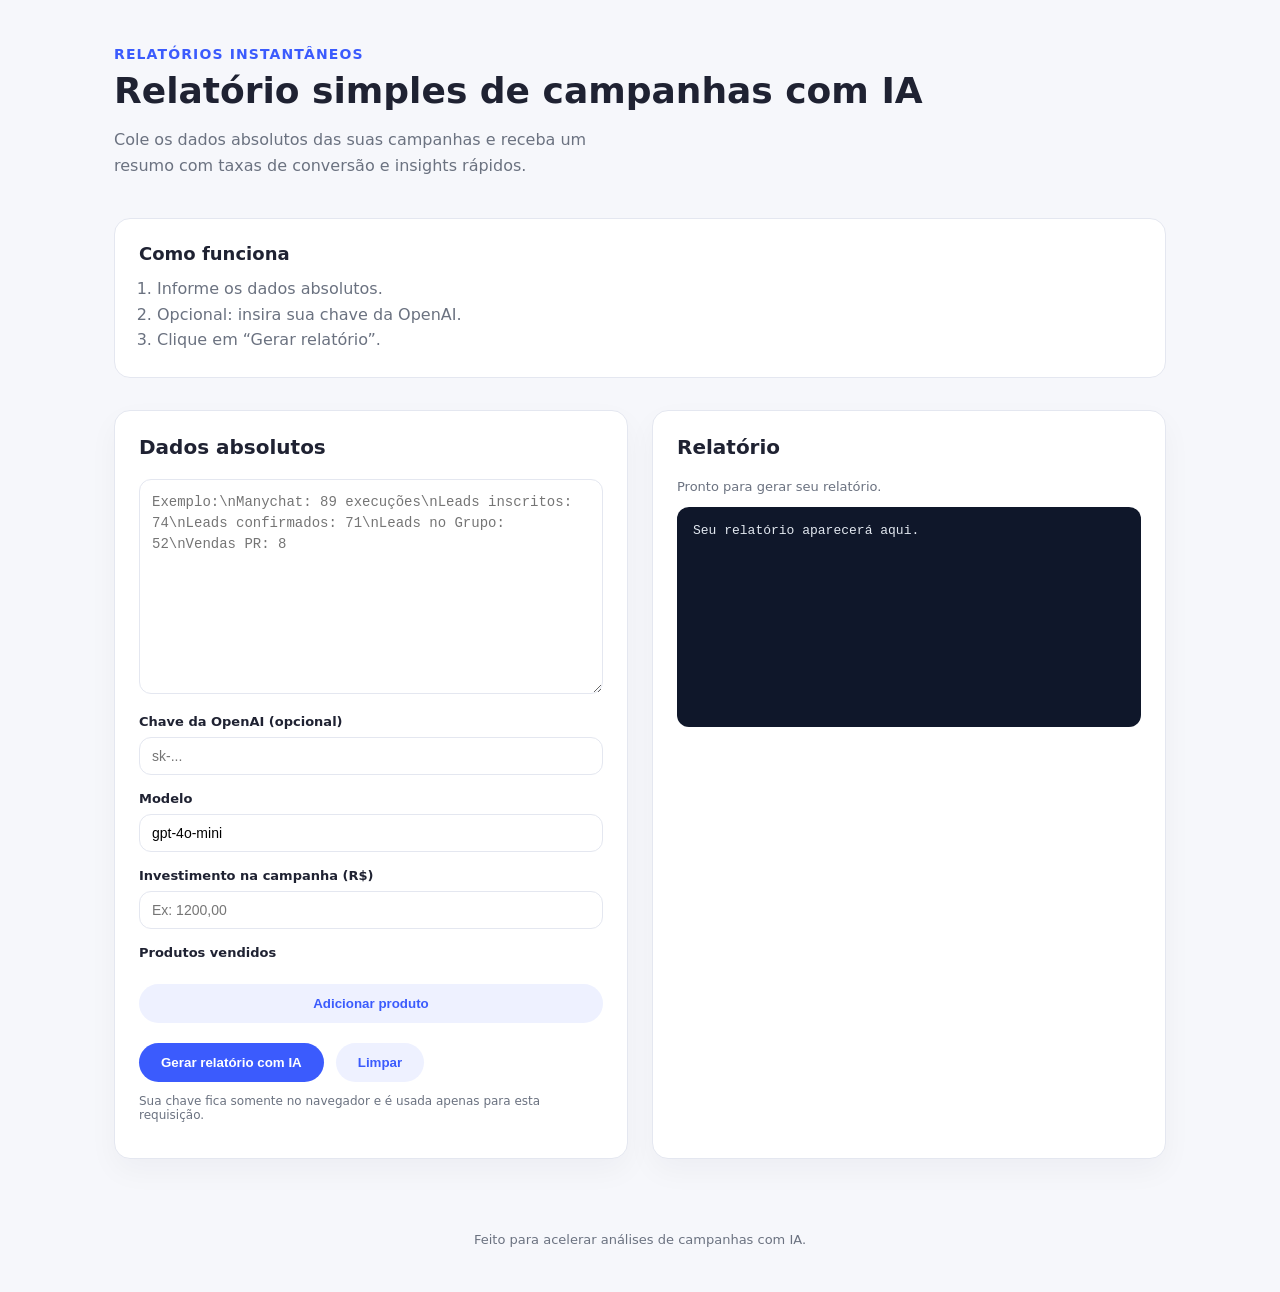
==== commit 8fb0f7f8: "Add financial inputs for campaign reports" ====
--- a/index.html
+++ b/index.html
@@ -48,6 +48,15 @@
             <label for="model">Modelo</label>
             <input id="model" type="text" value="gpt-4o-mini" />
           </div>
+          <div class="row">
+            <label for="investment">Investimento na campanha (R$)</label>
+            <input id="investment" type="number" min="0" step="0.01" placeholder="Ex: 1200,00" />
+          </div>
+          <div class="row">
+            <label>Produtos vendidos</label>
+            <div id="products" class="products"></div>
+            <button id="addProduct" class="secondary" type="button">Adicionar produto</button>
+          </div>
           <div class="actions">
             <button id="generateButton">Gerar relatório com IA</button>
             <button id="clearButton" class="secondary">Limpar</button>
--- a/styles.css
+++ b/styles.css
@@ -134,6 +134,35 @@
   margin-top: 20px;
 }
 
+.products {
+  display: grid;
+  gap: 12px;
+  margin-top: 8px;
+}
+
+.product-row {
+  display: grid;
+  grid-template-columns: 1.4fr 1fr 1fr auto;
+  gap: 8px;
+  align-items: center;
+}
+
+.product-row input {
+  width: 100%;
+}
+
+.product-row button {
+  padding: 8px 12px;
+  border-radius: 10px;
+  background: #fee2e2;
+  color: #b91c1c;
+}
+
+.product-row button:hover {
+  box-shadow: none;
+  transform: none;
+}
+
 button {
   border: none;
   border-radius: 999px;
